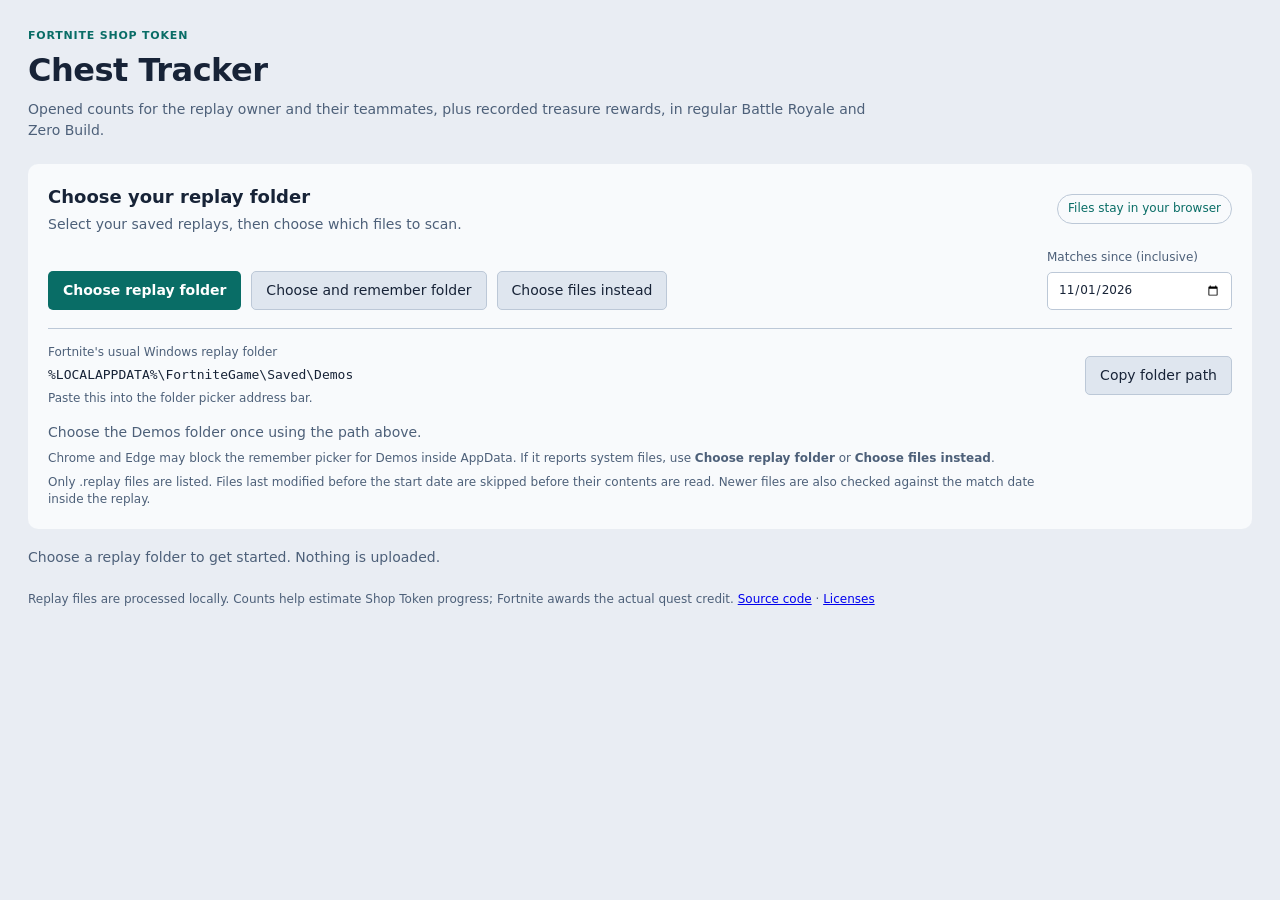
==== src/FortniteChestTracker.Web/wwwroot/index.html @ 3d3edeca "Count chest reset cycles and show treasure receipts" ====
<!doctype html>
<html lang="en">
<head>
  <meta charset="utf-8">
  <meta name="viewport" content="width=device-width, initial-scale=1">
  <meta name="color-scheme" content="dark light">
  <meta name="description" content="Track Opened counts and recorded treasure rewards in Fortnite replays. Opened includes normal openings and attributed destroyed unopened chests. Files stay in your browser.">
  <title>Fortnite Chest Tracker</title>
  <link rel="icon" href="data:image/svg+xml,%3Csvg xmlns='http://www.w3.org/2000/svg' viewBox='0 0 40 40'%3E%3Crect width='40' height='40' rx='8' fill='%236988ff'/%3E%3Cpath d='M9 17h22v14H9zm2-7h18l2 5H9z' fill='%23fff'/%3E%3Cpath d='M18 17h4v7h-4z' fill='%236988ff'/%3E%3C/svg%3E">
  <link rel="stylesheet" href="./app.css">
  <script type="module" src="./app.js"></script>
</head>
<body>
  <main class="app-shell">
    <header class="page-header">
      <p class="eyebrow">FORTNITE SHOP TOKEN</p>
      <h1>Chest Tracker</h1>
      <p class="intro">Opened counts for the replay owner and their teammates, plus recorded treasure rewards, in regular Battle Royale and Zero Build.</p>
    </header>

    <section class="panel selection-panel" aria-labelledby="selection-heading">
      <div class="section-heading">
        <div><h2 id="selection-heading">Choose your replay folder</h2><p class="muted">Select your saved replays, then choose which files to scan.</p></div>
        <span class="local-badge">Files stay in your browser</span>
      </div>
      <div class="selection-controls">
        <div class="folder-actions">
          <button type="button" class="primary" id="choose-folder">Choose replay folder</button>
          <button type="button" id="choose-remember-folder" hidden title="Optional: remember a copied replay folder outside AppData">Choose and remember folder</button>
          <button type="button" id="use-saved-folder" hidden>Use saved replay folder</button>
          <button type="button" id="choose-files">Choose files instead</button>
          <input type="file" id="folder-input" webkitdirectory multiple hidden aria-label="Choose replay folder">
          <input type="file" id="files-input" accept=".replay" multiple hidden aria-label="Choose replay files">
        </div>
        <label class="date-field">Matches since (inclusive)<input type="date" id="since" value="2026-11-01" required></label>
      </div>
      <div class="folder-location">
        <div><p class="path-label">Fortnite's usual Windows replay folder</p><code id="default-folder-path">%LOCALAPPDATA%\FortniteGame\Saved\Demos</code><p class="hint">Paste this into the folder picker address bar.</p></div>
        <button type="button" id="copy-path">Copy folder path</button>
      </div>
      <p id="folder-summary" class="folder-summary muted">Choose the Demos folder once using the path above.</p>
      <p class="hint">Chrome and Edge may block the remember picker for Demos inside AppData. If it reports system files, use <strong>Choose replay folder</strong> or <strong>Choose files instead</strong>.</p>
      <p id="folder-memory-hint" class="hint" hidden></p>
      <p class="hint">Only .replay files are listed. Files last modified before the start date are skipped before their contents are read. Newer files are also checked against the match date inside the replay.</p>
    </section>

    <section class="panel files-panel" id="files-panel" hidden aria-labelledby="files-heading">
      <div class="section-heading">
        <div><h2 id="files-heading">Replay files</h2><p class="muted" id="selection-summary"></p></div>
        <button type="button" class="text-button" id="select-all">Select all eligible</button>
      </div>
      <div class="table-scroll candidate-scroll" tabindex="0" aria-label="Replay files available for selection">
        <table class="files-table">
          <thead><tr><th class="check-column"><span class="sr-only">Selected</span></th><th>Replay file</th><th>Last modified</th><th>Size</th><th>Status</th></tr></thead>
          <tbody id="files-body"></tbody>
        </table>
      </div>
      <div class="scan-actions"><p class="muted" id="scan-selection-label"></p><button type="button" class="primary" id="scan" disabled>Scan selected replays</button></div>
    </section>

    <section class="status-area" aria-label="Scan status">
      <div class="status-line"><p id="status" role="status" aria-live="polite">Choose a replay folder to get started. Nothing is uploaded.</p><button type="button" id="cancel" hidden>Cancel scan</button></div>
      <progress id="progress" value="0" max="1" hidden aria-label="Replay scan progress"></progress>
    </section>

    <section id="report" hidden aria-labelledby="report-heading">
      <div class="report-heading">
        <div><h2 id="report-heading">Chests &amp; rewards</h2><p class="muted" id="report-summary"></p></div>
        <div class="report-actions"><label class="owner-field">Replay owner<select id="owner-filter" aria-label="Filter by replay owner"></select></label><button type="button" id="export">Download CSV</button></div>
      </div>
      <div class="summary-cards">
        <article class="summary-card"><h3>Owner · Opened</h3><p class="summary-value" id="owner-total">—</p><p class="muted" id="owners-summary"></p></article>
        <article class="summary-card"><h3>Teammates · Opened</h3><p class="summary-value" id="teammate-total">—</p><p class="muted">In the included matches</p></article>
        <article class="summary-card"><h3>Squad · Opened</h3><p class="summary-value accent" id="squad-total">—</p><p class="muted">Owner + teammates</p></article>
        <article class="summary-card"><h3>Included matches</h3><p class="summary-value" id="match-total">—</p><p class="muted" id="files-summary"></p></article>
      </div>
      <p class="coverage-note"><strong>Opened</strong> includes normal openings and destroyed unopened chests attributed to players in the replay. A chest that resets and is opened or destroyed again counts again; repeated updates within the same opening count once. Counts are the minimum confirmed by the recording. <strong>+</strong> means more chests may be missing, especially from distant teammates. <strong>Unknown</strong> means unavailable data; totals exclude it.</p>
      <p class="coverage-note">Reward counts include recorded observations in each replay. Nearby players outside your squad appear as <strong>Other player</strong> in Rewards when their reward is recorded. <strong>None recorded</strong> does not mean no reward was received. Treasure receipts without a prize ID appear as <strong>Treasure (unknown type)</strong>; they may include Gizmos or shared teammate rewards.</p>
      <section class="panel matches-panel" aria-labelledby="matches-heading">
        <div class="section-heading"><h2 id="matches-heading">Matches</h2><p class="muted">Select a match for its squad breakdown.</p></div>
        <div class="table-scroll matches-scroll" tabindex="0" aria-label="Eligible matches">
          <table class="matches-table"><thead><tr><th>Match date</th><th>Mode</th><th>Replay owner</th><th class="number">Owner · Opened</th><th class="number">Teammates · Opened</th><th class="number">Squad · Opened</th><th class="number">Rewards recorded</th><th>Coverage</th><th>Replay file</th></tr></thead><tbody id="matches-body"></tbody></table>
        </div>
        <p class="empty-state" id="matches-empty" hidden>No eligible matches found. Check Skipped files for the reasons.</p>
      </section>
      <section class="panel detail-panel" aria-label="Report details">
        <div class="tabs" role="tablist" aria-label="Chest report details">
          <button type="button" role="tab" id="squad-tab" aria-controls="squad-panel" aria-selected="true">Squad details</button>
          <button type="button" role="tab" id="players-tab" aria-controls="players-panel" aria-selected="false" tabindex="-1">Player totals</button>
          <button type="button" role="tab" id="rewards-tab" aria-controls="rewards-panel" aria-selected="false" tabindex="-1">Rewards <span id="rewards-count"></span></button>
          <button type="button" role="tab" id="skipped-tab" aria-controls="skipped-panel" aria-selected="false" tabindex="-1">Skipped files <span id="skipped-count"></span></button>
        </div>
        <div role="tabpanel" id="squad-panel" aria-labelledby="squad-tab">
          <p class="detail-summary muted" id="selected-match-summary">Select a match to see its replay owner and teammates.</p>
          <p class="detail-summary muted" id="selected-match-reward-summary"></p>
          <div class="table-scroll" tabindex="0" aria-label="Selected match squad"><table><thead><tr><th>Player</th><th>Role</th><th class="number">Opened</th><th class="number">Rewards recorded</th><th>Coverage</th><th>Player ID</th></tr></thead><tbody id="squad-body"></tbody></table></div>
        </div>
        <div role="tabpanel" id="players-panel" aria-labelledby="players-tab" hidden>
          <p class="detail-summary muted">Totals for the replay owners and teammates in the included matches. Other players' recorded rewards appear in Rewards.</p>
          <div class="table-scroll" tabindex="0" aria-label="Opened and recorded reward totals by player"><table><thead><tr><th>Player</th><th>Role</th><th class="number">Matches</th><th class="number">Opened</th><th class="number">Rewards recorded</th><th>Coverage</th><th>Player ID</th></tr></thead><tbody id="players-body"></tbody></table></div>
        </div>
        <div role="tabpanel" id="rewards-panel" aria-labelledby="rewards-tab" hidden>
          <p class="detail-summary muted" id="rewards-summary">Recorded rewards for the replay owner, teammates, and other players, including nearby opponents.</p>
          <p class="detail-summary muted">Major/Supreme rewards are shown from successful prize results. <strong>Treasure (unknown type)</strong> means a treasure receipt was recorded without a prize ID; it may be shared from a teammate's chest. The Record column distinguishes these receipts from prize results. Gizmo category cannot be confirmed without a prize ID. Distant rewards may be missing. <strong>None recorded</strong> does not mean no reward was received.</p>
          <div id="rewards-coverage" role="note" aria-label="Additional reward coverage details" hidden></div>
          <div class="table-scroll rewards-scroll" tabindex="0" aria-label="Recorded treasure rewards"><table><thead><tr><th>Player</th><th>Role</th><th>Reward category</th><th>Tier</th><th>Match date</th><th>Replay time</th><th>Replay file</th><th>Record</th></tr></thead><tbody id="rewards-body"></tbody></table></div>
          <p class="empty-state" id="rewards-empty" hidden>None recorded in these matches. Additional rewards may be missing from the replays.</p>
        </div>
        <div role="tabpanel" id="skipped-panel" aria-labelledby="skipped-tab" hidden>
          <p class="detail-summary muted">Files excluded from this scan, including older dates, unselected files, unsupported modes, and duplicate recordings.</p>
          <div class="table-scroll skipped-scroll" tabindex="0" aria-label="Skipped replay files"><table><thead><tr><th>Replay file</th><th>Reason</th></tr></thead><tbody id="skipped-body"></tbody></table></div>
          <p class="empty-state" id="skipped-empty" hidden>No replay files were skipped.</p>
        </div>
      </section>
    </section>
    <footer class="page-footer">Replay files are processed locally. Counts help estimate Shop Token progress; Fortnite awards the actual quest credit. <a href="https://github.com/Loukious/FortniteChestTracker">Source code</a> · <a href="./licenses.html">Licenses</a></footer>
  </main>
</body>
</html>
---- src/FortniteChestTracker.Web/wwwroot/app.css ----
:root{color-scheme:dark light;--bg:#151820;--panel:#1e232e;--input:#171d27;--control:#293447;--line:#3a4455;--text:#f1f5fb;--muted:#a9b6cc;--accent:#6adacd;--accent-text:#0e2524;--selected:#293e49;--hover:#2a3445;--warning:#eacb8a;font-family:"Segoe UI",system-ui,-apple-system,sans-serif;font-size:14px;line-height:1.45;background:var(--bg);color:var(--text)}
@media(prefers-color-scheme:light){:root{--bg:#e9edf3;--panel:#f8fafc;--input:#fff;--control:#dfe6ef;--line:#bcc8d7;--text:#172337;--muted:#4d6079;--accent:#096d66;--accent-text:#fff;--selected:#cde7e5;--hover:#e5ebf3;--warning:#775210}}
*{box-sizing:border-box}body{margin:0}button,input,select{font:inherit}button,input,select{color:var(--text);background:var(--input);border:1px solid var(--line);border-radius:5px}button{min-height:38px;padding:8px 14px;cursor:pointer;background:var(--control);font-weight:500}button:hover:not(:disabled){border-color:var(--accent)}button:disabled{opacity:.45;cursor:default}button.primary{background:var(--accent);color:var(--accent-text);border-color:transparent;font-weight:600}button.primary:hover:not(:disabled){filter:brightness(1.07)}button.text-button{border-color:transparent;background:transparent;color:var(--accent);padding:7px 10px}input,select{padding:8px 10px;min-height:38px}input[type=checkbox]{min-height:0;width:17px;height:17px;padding:0;margin:0;accent-color:var(--accent);cursor:pointer}input[type=checkbox]:disabled{cursor:default}select{min-width:210px;max-width:310px}button:focus-visible,input:focus-visible,select:focus-visible,.table-scroll:focus-visible{outline:2px solid var(--accent);outline-offset:3px}button[hidden],[hidden]{display:none!important}h1,h2,h3,p{margin:0}h1{font-size:32px;line-height:1.2;font-weight:650;letter-spacing:-.5px}h2{font-size:18px;font-weight:600}h3{font-size:13px;font-weight:400;color:var(--muted)}.muted,.hint,.page-footer{color:var(--muted)}.accent{color:var(--accent)}.app-shell{max-width:1540px;margin:0 auto;padding:28px}.page-header{margin-bottom:24px}.eyebrow{font-size:11px;font-weight:700;letter-spacing:.8px;color:var(--accent);margin-bottom:7px}.intro{margin-top:10px;color:var(--muted);max-width:870px}.panel{background:var(--panel);border-radius:10px;padding:19px;margin-bottom:18px;border:1px solid transparent}.section-heading{display:flex;justify-content:space-between;align-items:center;gap:16px;margin-bottom:15px}.section-heading h2+p{margin-top:4px}.local-badge{white-space:nowrap;font-size:12px;color:var(--accent);border:1px solid var(--line);border-radius:99px;padding:5px 10px}.selection-controls{display:flex;gap:24px;justify-content:space-between;align-items:end;flex-wrap:wrap}.folder-actions{display:flex;gap:10px;flex-wrap:wrap}.date-field,.owner-field{display:flex;flex-direction:column;gap:5px;color:var(--muted);font-size:12px}.date-field input{width:185px}.folder-summary{margin-top:15px;overflow-wrap:anywhere}.hint{font-size:12px;max-width:1000px;margin-top:7px}.table-scroll{overflow:auto;scrollbar-color:var(--line) var(--input);scrollbar-width:thin;border-radius:3px;overscroll-behavior-x:contain;overscroll-behavior-y:auto}.candidate-scroll{max-height:320px}.matches-scroll{max-height:385px}.skipped-scroll{max-height:350px}table{width:100%;border-collapse:collapse;text-align:left;font-size:13px}th{color:var(--muted);background:var(--control);font-size:12px;font-weight:600;white-space:nowrap;padding:11px 10px;position:sticky;top:0;z-index:1}td{padding:10px;border-bottom:1px solid var(--line);vertical-align:top}tbody tr:last-child td{border-bottom:0}tbody tr:nth-child(even){background:var(--input)}td.number,th.number{text-align:right;font-variant-numeric:tabular-nums;white-space:nowrap}.files-table td:nth-child(2){min-width:250px;overflow-wrap:anywhere}.files-table td:nth-child(3){white-space:nowrap}.files-table td:nth-child(4){white-space:nowrap;color:var(--muted)}.files-table td:last-child{min-width:215px}.check-column{width:35px}.file-skipped{color:var(--muted)}.file-status{color:var(--accent)}.file-status.skipped{color:var(--warning)}.scan-actions{display:flex;align-items:center;justify-content:space-between;gap:16px;padding-top:16px}.status-area{margin:2px 0 24px}.status-line{display:flex;align-items:center;gap:16px;justify-content:space-between}.status-line p{color:var(--muted);overflow-wrap:anywhere}.status-line button{flex:none}progress{display:block;width:100%;height:5px;margin-top:12px;accent-color:var(--accent);background:var(--control);border:0;border-radius:4px;overflow:hidden}progress::-webkit-progress-bar{background:var(--control)}progress::-webkit-progress-value{background:var(--accent)}progress::-moz-progress-bar{background:var(--accent)}.report-heading{display:flex;justify-content:space-between;align-items:end;gap:18px;margin-bottom:16px}.report-heading h2{font-size:22px}.report-heading p{font-size:12px;margin-top:4px}.report-actions{display:flex;align-items:end;gap:10px}.summary-cards{display:grid;grid-template-columns:repeat(4,minmax(0,1fr));gap:14px;margin-bottom:16px}.summary-card{background:var(--panel);padding:16px 18px;border-radius:9px}.summary-card .muted{font-size:12px;overflow-wrap:anywhere}.summary-value{font-size:34px;font-weight:600;line-height:1.2;margin:7px 0;font-variant-numeric:tabular-nums;letter-spacing:-.5px}.coverage-note{font-size:12px;color:var(--muted);margin:0 2px 17px;max-width:1180px}.matches-table{min-width:1320px}.matches-table td:nth-child(2){white-space:nowrap}.matches-table td:nth-child(3){min-width:145px}.matches-table td:nth-child(8){min-width:230px;max-width:360px}.matches-table td:nth-child(9){max-width:320px;min-width:230px;overflow-wrap:anywhere}.matches-table tbody tr{cursor:pointer}.matches-table tbody tr:hover{background:var(--hover)}.matches-table tbody tr.selected{background:var(--selected)}.match-pick{min-height:0;border:0;border-radius:2px;background:transparent;padding:0;text-align:left;color:var(--text);font-weight:400;white-space:nowrap}.match-pick:hover:not(:disabled){color:var(--accent)}.detail-panel{padding:0;overflow:hidden}.tabs{display:flex;gap:4px;padding:10px 14px 0;border-bottom:1px solid var(--line);flex-wrap:wrap}.tabs button{border-radius:5px 5px 0 0;border-bottom:0;min-height:37px;font-size:13px}.tabs button[aria-selected=true]{background:var(--selected);color:var(--accent)}[role=tabpanel]{padding:17px}.detail-summary{font-size:12px;margin-bottom:13px;overflow-wrap:anywhere}.detail-panel table{min-width:850px}.detail-panel table td:last-child{font-size:12px;overflow-wrap:anywhere;min-width:230px}.detail-panel table td:first-child{min-width:160px}.detail-panel table td:nth-child(2){white-space:nowrap}.detail-panel #squad-panel table td:nth-child(5){min-width:240px}.detail-panel #players-panel table td:nth-child(6){min-width:260px}#skipped-panel table{min-width:600px}#skipped-panel table td:first-child{width:36%;overflow-wrap:anywhere}#skipped-panel table td:last-child{font-size:13px;white-space:normal}.empty-state{padding:20px 10px;text-align:center;color:var(--muted)}.page-footer{font-size:12px;margin-top:22px;max-width:1050px}.sr-only{position:absolute;width:1px;height:1px;padding:0;margin:-1px;overflow:hidden;clip:rect(0,0,0,0);white-space:nowrap;border:0}
@media(max-width:900px){.app-shell{padding:20px}.summary-cards{grid-template-columns:repeat(2,minmax(0,1fr))}.report-heading{align-items:start}.report-actions{flex-direction:column;align-items:stretch}.report-actions select{min-width:180px}.selection-controls{gap:16px}.local-badge{white-space:normal;text-align:center;max-width:165px}.section-heading{align-items:start}.section-heading>p{font-size:12px;max-width:185px;text-align:right}}
@media(max-width:560px){.app-shell{padding:16px 12px}h1{font-size:29px}.panel{padding:15px}.intro{font-size:13px}.section-heading{gap:10px}.selection-panel .section-heading{flex-direction:column}.local-badge{max-width:none}.folder-actions{width:100%}.folder-actions button:first-child{flex:1}.date-field,.date-field input{width:100%}.selection-controls{align-items:stretch}.scan-actions{align-items:stretch;flex-direction:column}.report-heading{flex-direction:column;align-items:stretch}.report-actions{flex-direction:row;align-items:end}.owner-field{flex:1;min-width:0}.owner-field select{min-width:0;max-width:none;width:100%}.report-actions button{padding:8px 11px;white-space:nowrap}.summary-cards{gap:10px}.summary-card{padding:13px}.summary-card h3{font-size:12px;min-height:35px}.summary-value{font-size:29px}.summary-card .muted{font-size:11px}.tabs{padding:9px 9px 0;gap:3px}.tabs button{padding:8px 9px;font-size:12px}[role=tabpanel]{padding:13px}.detail-panel{padding:0}.status-line{font-size:13px}.status-line button{padding:7px 10px}.coverage-note{font-size:12px}.matches-panel .section-heading{display:block}.matches-panel .section-heading p{text-align:left;margin-top:5px;max-width:none}}
@media(prefers-reduced-motion:reduce){*{scroll-behavior:auto!important}}
@media(forced-colors:active){:root{--bg:Canvas;--panel:Canvas;--input:Canvas;--control:ButtonFace;--line:CanvasText;--text:CanvasText;--muted:CanvasText;--accent:Highlight;--accent-text:HighlightText;--selected:ButtonFace;--hover:ButtonFace;--warning:CanvasText}.panel,.summary-card{border:1px solid CanvasText}.summary-card{border-radius:5px}button.primary{border-color:ButtonText}.matches-table tbody tr.selected{outline:2px solid Highlight;outline-offset:-2px}}
.folder-location{display:flex;justify-content:space-between;align-items:center;gap:18px;border-top:1px solid var(--line);padding-top:15px;margin-top:18px}.folder-location>div{min-width:0}.path-label{font-size:12px;color:var(--muted)}.folder-location code{display:block;font-family:Consolas,"Cascadia Mono",monospace;font-size:13px;margin-top:5px;overflow-wrap:anywhere;user-select:all}.folder-location button{flex:none}.folder-location .hint{margin-top:5px}
@media(max-width:560px){.folder-location{align-items:stretch;flex-direction:column;gap:11px}.folder-location button{align-self:start}}

.rewards-scroll{max-height:385px}#rewards-panel table{min-width:1250px}#rewards-panel table td:nth-child(3){min-width:160px}#rewards-panel table td:nth-child(4){min-width:85px}#rewards-panel table td:nth-child(5),#rewards-panel table td:nth-child(6){white-space:nowrap;font-variant-numeric:tabular-nums}#rewards-panel table td:nth-child(7){min-width:250px;overflow-wrap:anywhere}#rewards-panel table td:last-child{min-width:230px}
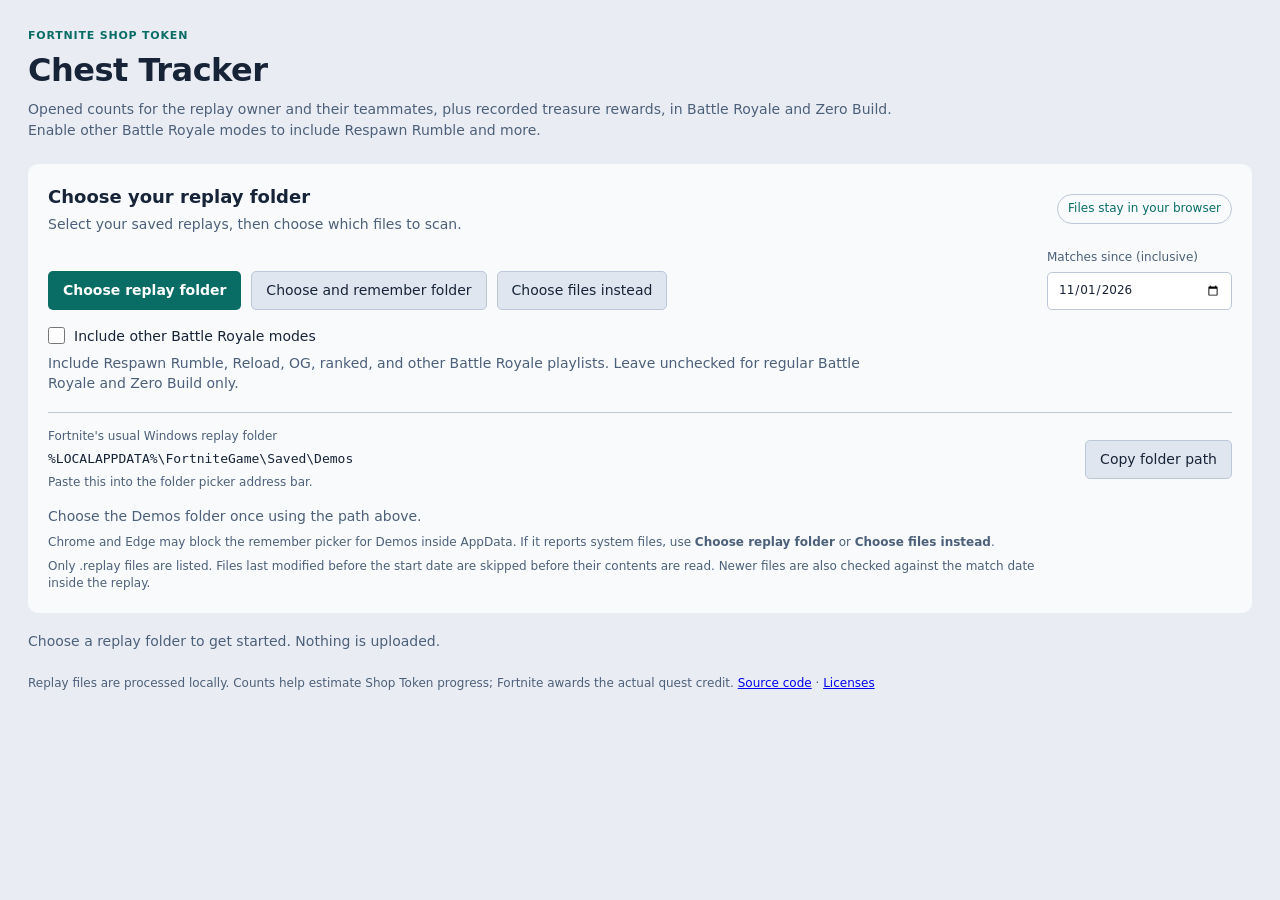
==== commit e15ec71b: "Add option to include other Battle Royale modes" ====
--- a/src/FortniteChestTracker.Web/wwwroot/index.html
+++ b/src/FortniteChestTracker.Web/wwwroot/index.html
@@ -15,7 +15,7 @@
     <header class="page-header">
       <p class="eyebrow">FORTNITE SHOP TOKEN</p>
       <h1>Chest Tracker</h1>
-      <p class="intro">Opened counts for the replay owner and their teammates, plus recorded treasure rewards, in regular Battle Royale and Zero Build.</p>
+      <p class="intro">Opened counts for the replay owner and their teammates, plus recorded treasure rewards, in Battle Royale and Zero Build. Enable other Battle Royale modes to include Respawn Rumble and more.</p>
     </header>
 
     <section class="panel selection-panel" aria-labelledby="selection-heading">
@@ -33,6 +33,10 @@
           <input type="file" id="files-input" accept=".replay" multiple hidden aria-label="Choose replay files">
         </div>
         <label class="date-field">Matches since (inclusive)<input type="date" id="since" value="2026-11-01" required></label>
+      </div>
+      <div class="mode-option">
+        <label><input type="checkbox" id="include-other-modes" aria-describedby="mode-option-hint"> Include other Battle Royale modes</label>
+        <p class="hint" id="mode-option-hint">Include Respawn Rumble, Reload, OG, ranked, and other Battle Royale playlists. Leave unchecked for regular Battle Royale and Zero Build only.</p>
       </div>
       <div class="folder-location">
         <div><p class="path-label">Fortnite's usual Windows replay folder</p><code id="default-folder-path">%LOCALAPPDATA%\FortniteGame\Saved\Demos</code><p class="hint">Paste this into the folder picker address bar.</p></div>
--- a/src/FortniteChestTracker.Web/wwwroot/app.css
+++ b/src/FortniteChestTracker.Web/wwwroot/app.css
@@ -4,6 +4,7 @@
 @media(max-width:900px){.app-shell{padding:20px}.summary-cards{grid-template-columns:repeat(2,minmax(0,1fr))}.report-heading{align-items:start}.report-actions{flex-direction:column;align-items:stretch}.report-actions select{min-width:180px}.selection-controls{gap:16px}.local-badge{white-space:normal;text-align:center;max-width:165px}.section-heading{align-items:start}.section-heading>p{font-size:12px;max-width:185px;text-align:right}}
 @media(max-width:560px){.app-shell{padding:16px 12px}h1{font-size:29px}.panel{padding:15px}.intro{font-size:13px}.section-heading{gap:10px}.selection-panel .section-heading{flex-direction:column}.local-badge{max-width:none}.folder-actions{width:100%}.folder-actions button:first-child{flex:1}.date-field,.date-field input{width:100%}.selection-controls{align-items:stretch}.scan-actions{align-items:stretch;flex-direction:column}.report-heading{flex-direction:column;align-items:stretch}.report-actions{flex-direction:row;align-items:end}.owner-field{flex:1;min-width:0}.owner-field select{min-width:0;max-width:none;width:100%}.report-actions button{padding:8px 11px;white-space:nowrap}.summary-cards{gap:10px}.summary-card{padding:13px}.summary-card h3{font-size:12px;min-height:35px}.summary-value{font-size:29px}.summary-card .muted{font-size:11px}.tabs{padding:9px 9px 0;gap:3px}.tabs button{padding:8px 9px;font-size:12px}[role=tabpanel]{padding:13px}.detail-panel{padding:0}.status-line{font-size:13px}.status-line button{padding:7px 10px}.coverage-note{font-size:12px}.matches-panel .section-heading{display:block}.matches-panel .section-heading p{text-align:left;margin-top:5px;max-width:none}}
 @media(prefers-reduced-motion:reduce){*{scroll-behavior:auto!important}}
+.mode-option{margin-top:16px}.mode-option label{display:flex;align-items:center;gap:9px;font-size:14px}.mode-option input{flex:none}.mode-option .hint{font-size:14px;max-width:850px}
 @media(forced-colors:active){:root{--bg:Canvas;--panel:Canvas;--input:Canvas;--control:ButtonFace;--line:CanvasText;--text:CanvasText;--muted:CanvasText;--accent:Highlight;--accent-text:HighlightText;--selected:ButtonFace;--hover:ButtonFace;--warning:CanvasText}.panel,.summary-card{border:1px solid CanvasText}.summary-card{border-radius:5px}button.primary{border-color:ButtonText}.matches-table tbody tr.selected{outline:2px solid Highlight;outline-offset:-2px}}
 .folder-location{display:flex;justify-content:space-between;align-items:center;gap:18px;border-top:1px solid var(--line);padding-top:15px;margin-top:18px}.folder-location>div{min-width:0}.path-label{font-size:12px;color:var(--muted)}.folder-location code{display:block;font-family:Consolas,"Cascadia Mono",monospace;font-size:13px;margin-top:5px;overflow-wrap:anywhere;user-select:all}.folder-location button{flex:none}.folder-location .hint{margin-top:5px}
 @media(max-width:560px){.folder-location{align-items:stretch;flex-direction:column;gap:11px}.folder-location button{align-self:start}}
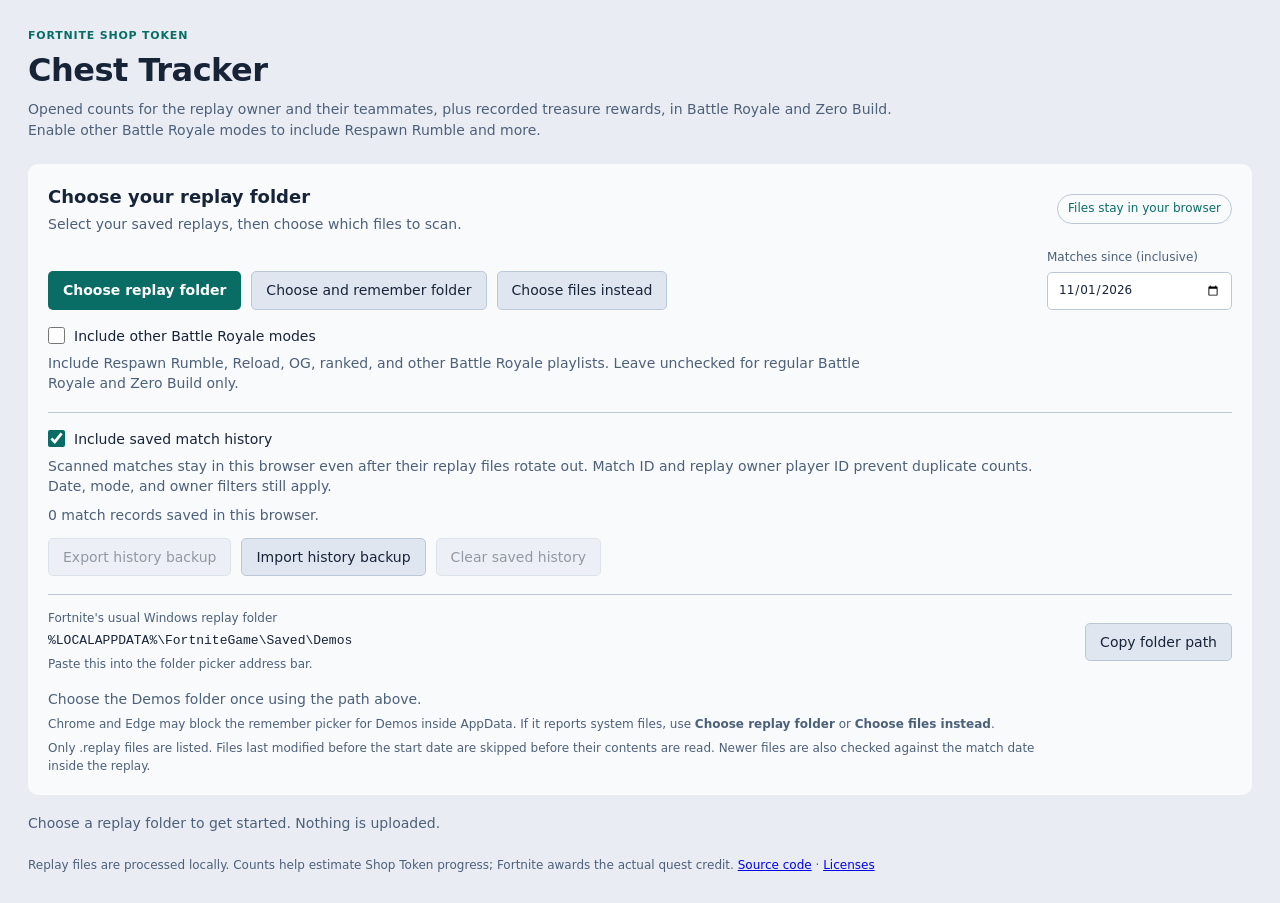
==== commit bd52ea16: "Persist match history by match and player identity" ====
--- a/src/FortniteChestTracker.Web/wwwroot/index.html
+++ b/src/FortniteChestTracker.Web/wwwroot/index.html
@@ -37,6 +37,17 @@
       <div class="mode-option">
         <label><input type="checkbox" id="include-other-modes" aria-describedby="mode-option-hint"> Include other Battle Royale modes</label>
         <p class="hint" id="mode-option-hint">Include Respawn Rumble, Reload, OG, ranked, and other Battle Royale playlists. Leave unchecked for regular Battle Royale and Zero Build only.</p>
+      </div>
+      <div class="history-controls">
+        <label class="history-toggle"><input type="checkbox" id="include-history" checked> Include saved match history</label>
+        <p class="hint">Scanned matches stay in this browser even after their replay files rotate out. Match ID and replay owner player ID prevent duplicate counts. Date, mode, and owner filters still apply.</p>
+        <p class="hint" id="history-status" role="status">Loading saved match history…</p>
+        <div class="folder-actions">
+          <button type="button" id="export-history" disabled>Export history backup</button>
+          <button type="button" id="import-history">Import history backup</button>
+          <button type="button" id="clear-history" disabled>Clear saved history</button>
+          <input type="file" id="history-input" accept=".json,application/json" hidden aria-label="Import match history backup">
+        </div>
       </div>
       <div class="folder-location">
         <div><p class="path-label">Fortnite's usual Windows replay folder</p><code id="default-folder-path">%LOCALAPPDATA%\FortniteGame\Saved\Demos</code><p class="hint">Paste this into the folder picker address bar.</p></div>
@@ -81,7 +92,7 @@
       <p class="coverage-note"><strong>Opened</strong> includes normal openings and destroyed unopened chests attributed to players in the replay. A chest that resets and is opened or destroyed again counts again; repeated updates within the same opening count once. Counts are the minimum confirmed by the recording. <strong>+</strong> means more chests may be missing, especially from distant teammates. <strong>Unknown</strong> means unavailable data; totals exclude it.</p>
       <p class="coverage-note">Reward counts include recorded observations in each replay. Nearby players outside your squad appear as <strong>Other player</strong> in Rewards when their reward is recorded. <strong>None recorded</strong> does not mean no reward was received. Treasure receipts without a prize ID appear as <strong>Treasure (unknown type)</strong>; they may include Gizmos or shared teammate rewards.</p>
       <section class="panel matches-panel" aria-labelledby="matches-heading">
-        <div class="section-heading"><h2 id="matches-heading">Matches</h2><p class="muted">Select a match for its squad breakdown.</p></div>
+        <div class="section-heading"><h2 id="matches-heading">Matches</h2><p class="muted" id="matches-hint">Select a match for its squad breakdown.</p></div>
         <div class="table-scroll matches-scroll" tabindex="0" aria-label="Eligible matches">
           <table class="matches-table"><thead><tr><th>Match date</th><th>Mode</th><th>Replay owner</th><th class="number">Owner · Opened</th><th class="number">Teammates · Opened</th><th class="number">Squad · Opened</th><th class="number">Rewards recorded</th><th>Coverage</th><th>Replay file</th></tr></thead><tbody id="matches-body"></tbody></table>
         </div>
--- a/src/FortniteChestTracker.Web/wwwroot/app.css
+++ b/src/FortniteChestTracker.Web/wwwroot/app.css
@@ -4,6 +4,7 @@
 @media(max-width:900px){.app-shell{padding:20px}.summary-cards{grid-template-columns:repeat(2,minmax(0,1fr))}.report-heading{align-items:start}.report-actions{flex-direction:column;align-items:stretch}.report-actions select{min-width:180px}.selection-controls{gap:16px}.local-badge{white-space:normal;text-align:center;max-width:165px}.section-heading{align-items:start}.section-heading>p{font-size:12px;max-width:185px;text-align:right}}
 @media(max-width:560px){.app-shell{padding:16px 12px}h1{font-size:29px}.panel{padding:15px}.intro{font-size:13px}.section-heading{gap:10px}.selection-panel .section-heading{flex-direction:column}.local-badge{max-width:none}.folder-actions{width:100%}.folder-actions button:first-child{flex:1}.date-field,.date-field input{width:100%}.selection-controls{align-items:stretch}.scan-actions{align-items:stretch;flex-direction:column}.report-heading{flex-direction:column;align-items:stretch}.report-actions{flex-direction:row;align-items:end}.owner-field{flex:1;min-width:0}.owner-field select{min-width:0;max-width:none;width:100%}.report-actions button{padding:8px 11px;white-space:nowrap}.summary-cards{gap:10px}.summary-card{padding:13px}.summary-card h3{font-size:12px;min-height:35px}.summary-value{font-size:29px}.summary-card .muted{font-size:11px}.tabs{padding:9px 9px 0;gap:3px}.tabs button{padding:8px 9px;font-size:12px}[role=tabpanel]{padding:13px}.detail-panel{padding:0}.status-line{font-size:13px}.status-line button{padding:7px 10px}.coverage-note{font-size:12px}.matches-panel .section-heading{display:block}.matches-panel .section-heading p{text-align:left;margin-top:5px;max-width:none}}
 @media(prefers-reduced-motion:reduce){*{scroll-behavior:auto!important}}
+.history-controls{margin-top:18px;padding-top:16px;border-top:1px solid var(--line)}.history-toggle{display:flex;align-items:center;gap:9px;font-size:14px}.history-toggle input{flex:none}.history-controls .hint{font-size:14px;margin-bottom:9px}.history-controls .folder-actions{margin-top:12px}
 .mode-option{margin-top:16px}.mode-option label{display:flex;align-items:center;gap:9px;font-size:14px}.mode-option input{flex:none}.mode-option .hint{font-size:14px;max-width:850px}
 @media(forced-colors:active){:root{--bg:Canvas;--panel:Canvas;--input:Canvas;--control:ButtonFace;--line:CanvasText;--text:CanvasText;--muted:CanvasText;--accent:Highlight;--accent-text:HighlightText;--selected:ButtonFace;--hover:ButtonFace;--warning:CanvasText}.panel,.summary-card{border:1px solid CanvasText}.summary-card{border-radius:5px}button.primary{border-color:ButtonText}.matches-table tbody tr.selected{outline:2px solid Highlight;outline-offset:-2px}}
 .folder-location{display:flex;justify-content:space-between;align-items:center;gap:18px;border-top:1px solid var(--line);padding-top:15px;margin-top:18px}.folder-location>div{min-width:0}.path-label{font-size:12px;color:var(--muted)}.folder-location code{display:block;font-family:Consolas,"Cascadia Mono",monospace;font-size:13px;margin-top:5px;overflow-wrap:anywhere;user-select:all}.folder-location button{flex:none}.folder-location .hint{margin-top:5px}
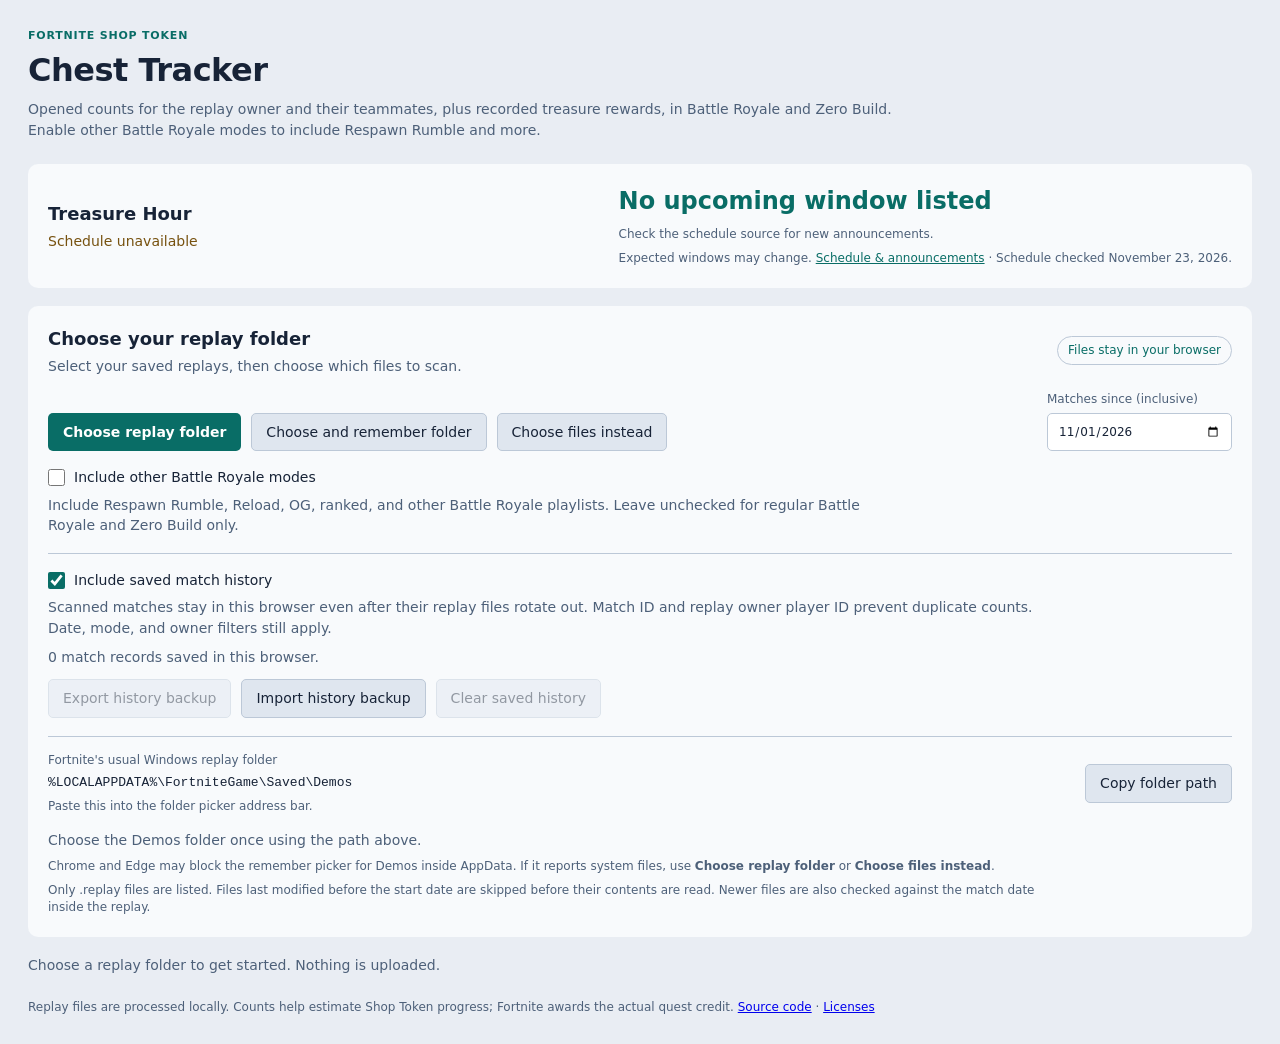
==== commit 5c1454a6: "Add chest pace analytics and Treasure Hour countdown" ====
--- a/src/FortniteChestTracker.Web/wwwroot/index.html
+++ b/src/FortniteChestTracker.Web/wwwroot/index.html
@@ -17,6 +17,11 @@
       <h1>Chest Tracker</h1>
       <p class="intro">Opened counts for the replay owner and their teammates, plus recorded treasure rewards, in Battle Royale and Zero Build. Enable other Battle Royale modes to include Respawn Rumble and more.</p>
     </header>
+
+    <section class="panel treasure-panel" aria-labelledby="treasure-heading">
+      <div><h2 id="treasure-heading">Treasure Hour</h2><p class="treasure-state" id="treasure-state">Checking schedule…</p></div>
+      <div class="treasure-details"><p class="treasure-countdown" id="treasure-countdown" role="timer" aria-live="off"></p><p class="hint" id="treasure-time"></p><p class="hint">Expected windows may change. <a href="https://chestcounterfortnite.com/treasure-hours" target="_blank" rel="noopener noreferrer">Schedule &amp; announcements</a> · Schedule checked November 23, 2026.</p></div>
+    </section>
 
     <section class="panel selection-panel" aria-labelledby="selection-heading">
       <div class="section-heading">
@@ -91,6 +96,34 @@
       </div>
       <p class="coverage-note"><strong>Opened</strong> includes normal openings and destroyed unopened chests attributed to players in the replay. A chest that resets and is opened or destroyed again counts again; repeated updates within the same opening count once. Counts are the minimum confirmed by the recording. <strong>+</strong> means more chests may be missing, especially from distant teammates. <strong>Unknown</strong> means unavailable data; totals exclude it.</p>
       <p class="coverage-note">Reward counts include recorded observations in each replay. Nearby players outside your squad appear as <strong>Other player</strong> in Rewards when their reward is recorded. <strong>None recorded</strong> does not mean no reward was received. Treasure receipts without a prize ID appear as <strong>Treasure (unknown type)</strong>; they may include Gizmos or shared teammate rewards.</p>
+      <section class="panel analytics-panel" aria-labelledby="analytics-heading">
+        <div class="section-heading"><div><h2 id="analytics-heading">Chest activity &amp; pace</h2><p class="muted">Explore your saved matches to see when looting slows down.</p></div><label class="analytics-field">Count for<select id="analytics-scope"><option value="owner">Replay owner</option><option value="teammates">Teammates</option><option value="squad">Whole squad</option></select></label></div>
+        <div class="activity-cards">
+          <article><h3>Today · Opened</h3><p class="summary-value" id="daily-total">0</p><p class="muted" id="daily-rate"></p></article>
+          <article><h3>This week · Opened</h3><p class="summary-value" id="weekly-total">0</p><p class="muted" id="weekly-rate"></p></article>
+          <article><h3>Selected period · Opened</h3><p class="summary-value" id="period-total">0</p><p class="muted" id="period-label"></p></article>
+        </div>
+        <div class="analytics-controls">
+          <label class="analytics-field">Calendar view<select id="calendar-group"><option value="day">Daily</option><option value="week">Weekly</option></select></label>
+          <label class="analytics-field">Graph measure<select id="calendar-metric"><option value="count">Opened total</option><option value="rate">Opened per recorded minute</option></select></label>
+          <label class="analytics-field">Compare matches from<select id="analytics-period"><option value="">All included dates</option></select></label>
+        </div>
+        <p class="hint" id="calendar-summary"></p>
+        <div class="chart-scroll" id="calendar-chart" tabindex="0" aria-label="Daily or weekly chest activity graph"></div>
+        <details class="analytics-data"><summary>View daily/weekly data</summary><div class="table-scroll" tabindex="0"><table><thead><tr><th>Local period start</th><th class="number">Opened</th><th class="number">Opened/min</th><th class="number">Matches</th><th class="number">Recorded minutes</th><th>Rate coverage</th></tr></thead><tbody id="calendar-table"></tbody></table></div></details>
+        <div class="pace-heading"><h2>Openings throughout a match</h2><p class="hint">Replay minute 0 is the start of the recording, including any lobby/drop time. Bars show the selected match; the line shows the pooled rate for the same owner and playlist in the chosen period.</p></div>
+        <div class="analytics-controls">
+          <label class="analytics-field pace-match-field">Match<select id="pace-match" aria-label="Match for pace analysis"></select></label>
+          <label class="analytics-field">Time window<select id="pace-window"><option value="1">1 minute</option><option value="2" selected>2 minutes</option><option value="5">5 minutes</option></select></label>
+          <label class="analytics-field">Queue/loading estimate (minutes)<input id="pace-downtime" type="number" min="0" max="60" step="0.5" value="3"></label>
+        </div>
+        <p class="hint" id="pace-summary"></p><p class="hint timing-note" id="pace-missing" hidden></p>
+        <div class="chart-legend"><span><i class="legend-bar"></i>Selected match</span><span><i class="legend-line"></i>Same owner &amp; playlist</span></div>
+        <div class="chart-scroll" id="pace-chart" tabindex="0" aria-label="Chest openings per replay minute graph"></div>
+        <p class="pace-estimate" id="pace-estimate"></p>
+        <p class="hint">The cutoff estimate compares recorded openings before each window boundary against elapsed recording time plus your downtime estimate. It cannot predict the next match. Later windows include only surviving recordings, and recorded time may extend past active play. Distant openings can be missing.</p>
+        <details class="analytics-data"><summary>View match pace data</summary><div class="table-scroll" tabindex="0"><table><thead><tr><th>Replay window</th><th class="number">Selected opened</th><th class="number">Selected opened/min</th><th class="number">Observed minutes</th><th class="number">Comparison opened/min</th><th class="number">Contributing matches</th></tr></thead><tbody id="pace-table"></tbody></table></div></details>
+      </section>
       <section class="panel matches-panel" aria-labelledby="matches-heading">
         <div class="section-heading"><h2 id="matches-heading">Matches</h2><p class="muted" id="matches-hint">Select a match for its squad breakdown.</p></div>
         <div class="table-scroll matches-scroll" tabindex="0" aria-label="Eligible matches">
--- a/src/FortniteChestTracker.Web/wwwroot/app.css
+++ b/src/FortniteChestTracker.Web/wwwroot/app.css
@@ -4,6 +4,9 @@
 @media(max-width:900px){.app-shell{padding:20px}.summary-cards{grid-template-columns:repeat(2,minmax(0,1fr))}.report-heading{align-items:start}.report-actions{flex-direction:column;align-items:stretch}.report-actions select{min-width:180px}.selection-controls{gap:16px}.local-badge{white-space:normal;text-align:center;max-width:165px}.section-heading{align-items:start}.section-heading>p{font-size:12px;max-width:185px;text-align:right}}
 @media(max-width:560px){.app-shell{padding:16px 12px}h1{font-size:29px}.panel{padding:15px}.intro{font-size:13px}.section-heading{gap:10px}.selection-panel .section-heading{flex-direction:column}.local-badge{max-width:none}.folder-actions{width:100%}.folder-actions button:first-child{flex:1}.date-field,.date-field input{width:100%}.selection-controls{align-items:stretch}.scan-actions{align-items:stretch;flex-direction:column}.report-heading{flex-direction:column;align-items:stretch}.report-actions{flex-direction:row;align-items:end}.owner-field{flex:1;min-width:0}.owner-field select{min-width:0;max-width:none;width:100%}.report-actions button{padding:8px 11px;white-space:nowrap}.summary-cards{gap:10px}.summary-card{padding:13px}.summary-card h3{font-size:12px;min-height:35px}.summary-value{font-size:29px}.summary-card .muted{font-size:11px}.tabs{padding:9px 9px 0;gap:3px}.tabs button{padding:8px 9px;font-size:12px}[role=tabpanel]{padding:13px}.detail-panel{padding:0}.status-line{font-size:13px}.status-line button{padding:7px 10px}.coverage-note{font-size:12px}.matches-panel .section-heading{display:block}.matches-panel .section-heading p{text-align:left;margin-top:5px;max-width:none}}
 @media(prefers-reduced-motion:reduce){*{scroll-behavior:auto!important}}
+.treasure-panel{display:flex;align-items:center;justify-content:space-between;gap:24px}.treasure-state{color:var(--warning);margin-top:4px}.treasure-details{min-width:0}.treasure-countdown{font-size:24px;font-weight:600;font-variant-numeric:tabular-nums;color:var(--accent)}.treasure-panel a{color:var(--accent)}
+.analytics-panel{min-width:0}.analytics-controls{display:flex;align-items:end;flex-wrap:wrap;gap:14px;margin:16px 0 10px}.analytics-field{display:flex;flex-direction:column;gap:5px;color:var(--muted);font-size:12px;min-width:0}.analytics-field select{min-width:150px;max-width:100%;width:100%}.analytics-field input{width:180px}.pace-match-field{flex:1;min-width:220px;max-width:680px}.activity-cards{display:grid;grid-template-columns:repeat(3,minmax(0,1fr));gap:14px;margin:16px 0}.activity-cards article{background:var(--input);border-radius:7px;padding:14px}.activity-cards .muted{font-size:12px;overflow-wrap:anywhere}.activity-cards .summary-value{font-size:28px}.pace-heading{margin-top:24px;padding-top:20px;border-top:1px solid var(--line)}.chart-scroll{max-width:100%;min-width:0;overflow-x:auto;overscroll-behavior-x:contain;margin-top:14px;border-radius:5px;background:var(--input);scrollbar-color:var(--line) var(--input)}.chart-scroll svg{display:block;width:100%;height:auto;max-height:340px;overflow:visible}.chart-scroll svg text{fill:var(--muted);font-size:12px;font-family:inherit}.chart-grid{stroke:var(--line);stroke-width:1}.chart-bar{fill:var(--accent);opacity:.75}.chart-picked{opacity:1;stroke:var(--text);stroke-width:2}.chart-scroll g:focus{outline:none}.chart-scroll g:focus .chart-bar,.chart-scroll g:hover .chart-bar{opacity:1;stroke:var(--text);stroke-width:2}.chart-line{stroke:var(--warning);stroke-width:3;fill:none;stroke-linejoin:round}.chart-legend{display:flex;flex-wrap:wrap;gap:20px;font-size:12px;color:var(--muted);margin-top:12px}.chart-legend span{display:flex;align-items:center;gap:7px}.legend-bar{width:12px;height:12px;background:var(--accent)}.legend-line{width:22px;height:3px;background:var(--warning)}.analytics-data{margin-top:13px}.analytics-data summary{cursor:pointer;color:var(--muted);padding:8px 0}.analytics-data table{min-width:680px}.analytics-data .table-scroll{max-height:280px}.pace-estimate{margin-top:15px;padding:12px;border-left:3px solid var(--accent);background:var(--input);font-size:14px}.timing-note{color:var(--warning)}.chart-scroll:focus-visible,.analytics-data summary:focus-visible{outline:2px solid var(--accent);outline-offset:3px}
+@media(max-width:650px){.treasure-panel{flex-direction:column;align-items:start;gap:10px}.treasure-countdown{font-size:21px}.activity-cards{grid-template-columns:1fr;gap:8px}.activity-cards article{display:grid;grid-template-columns:1fr auto;align-items:center;column-gap:12px}.activity-cards .muted{grid-column:1/-1}.activity-cards .summary-value{font-size:25px;margin:0}.analytics-controls{gap:10px}.analytics-field{width:100%}.analytics-field select,.analytics-field input{width:100%;max-width:none;min-width:0}.pace-match-field{min-width:0}.analytics-panel .section-heading{align-items:start;flex-direction:column}.chart-scroll svg{max-height:none}}
 .history-controls{margin-top:18px;padding-top:16px;border-top:1px solid var(--line)}.history-toggle{display:flex;align-items:center;gap:9px;font-size:14px}.history-toggle input{flex:none}.history-controls .hint{font-size:14px;margin-bottom:9px}.history-controls .folder-actions{margin-top:12px}
 .mode-option{margin-top:16px}.mode-option label{display:flex;align-items:center;gap:9px;font-size:14px}.mode-option input{flex:none}.mode-option .hint{font-size:14px;max-width:850px}
 @media(forced-colors:active){:root{--bg:Canvas;--panel:Canvas;--input:Canvas;--control:ButtonFace;--line:CanvasText;--text:CanvasText;--muted:CanvasText;--accent:Highlight;--accent-text:HighlightText;--selected:ButtonFace;--hover:ButtonFace;--warning:CanvasText}.panel,.summary-card{border:1px solid CanvasText}.summary-card{border-radius:5px}button.primary{border-color:ButtonText}.matches-table tbody tr.selected{outline:2px solid Highlight;outline-offset:-2px}}
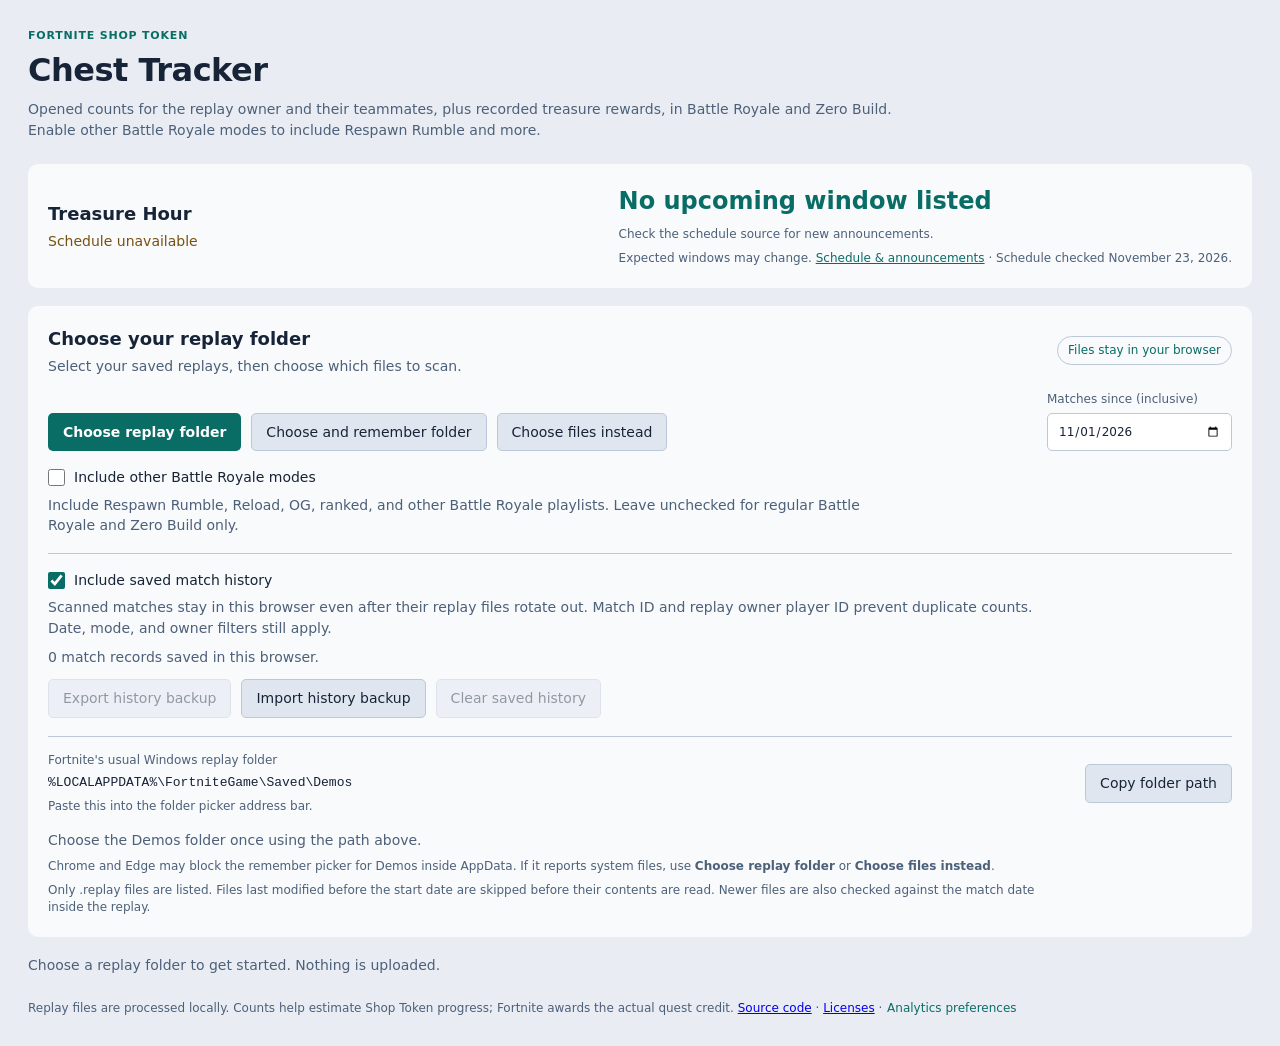
==== commit 78aa01f1: "Add opt-in isolated Google Analytics usage tracking" ====
--- a/src/FortniteChestTracker.Web/wwwroot/index.html
+++ b/src/FortniteChestTracker.Web/wwwroot/index.html
@@ -9,6 +9,7 @@
   <link rel="icon" href="data:image/svg+xml,%3Csvg xmlns='http://www.w3.org/2000/svg' viewBox='0 0 40 40'%3E%3Crect width='40' height='40' rx='8' fill='%236988ff'/%3E%3Cpath d='M9 17h22v14H9zm2-7h18l2 5H9z' fill='%23fff'/%3E%3Cpath d='M18 17h4v7h-4z' fill='%236988ff'/%3E%3C/svg%3E">
   <link rel="stylesheet" href="./app.css">
   <script type="module" src="./app.js"></script>
+  <script type="module" src="./usage-analytics.js"></script>
 </head>
 <body>
   <main class="app-shell">
@@ -97,12 +98,27 @@
       <p class="coverage-note"><strong>Opened</strong> includes normal openings and destroyed unopened chests attributed to players in the replay. A chest that resets and is opened or destroyed again counts again; repeated updates within the same opening count once. Counts are the minimum confirmed by the recording. <strong>+</strong> means more chests may be missing, especially from distant teammates. <strong>Unknown</strong> means unavailable data; totals exclude it.</p>
       <p class="coverage-note">Reward counts include recorded observations in each replay. Nearby players outside your squad appear as <strong>Other player</strong> in Rewards when their reward is recorded. <strong>None recorded</strong> does not mean no reward was received. Treasure receipts without a prize ID appear as <strong>Treasure (unknown type)</strong>; they may include Gizmos or shared teammate rewards.</p>
       <section class="panel analytics-panel" aria-labelledby="analytics-heading">
-        <div class="section-heading"><div><h2 id="analytics-heading">Chest activity &amp; pace</h2><p class="muted">Explore your saved matches to see when looting slows down.</p></div><label class="analytics-field">Count for<select id="analytics-scope"><option value="owner">Replay owner</option><option value="teammates">Teammates</option><option value="squad">Whole squad</option></select></label></div>
+        <div class="section-heading"><div><h2 id="analytics-heading">Chest activity &amp; pace</h2><p class="muted">Explore your saved matches to see when looting slows down.</p></div><div class="analytics-controls"><label class="analytics-field">Count for<select id="analytics-scope"><option value="owner">Replay owner</option><option value="teammates">Teammates</option><option value="squad">Whole squad</option></select></label><label class="analytics-field">Reported region<select id="analytics-region"><option value="">All reported regions</option></select></label></div></div>
         <div class="activity-cards">
           <article><h3>Today · Opened</h3><p class="summary-value" id="daily-total">0</p><p class="muted" id="daily-rate"></p></article>
           <article><h3>This week · Opened</h3><p class="summary-value" id="weekly-total">0</p><p class="muted" id="weekly-rate"></p></article>
           <article><h3>Selected period · Opened</h3><p class="summary-value" id="period-total">0</p><p class="muted" id="period-label"></p></article>
         </div>
+        <section class="farming-insights" aria-labelledby="insights-heading">
+          <h2 id="insights-heading">Farming insights</h2><p class="hint" id="insights-summary"></p>
+          <div class="insight-cards">
+            <article><h3>Region to try</h3><p class="insight-badge" id="insight-region-badge">More data needed</p><p class="insight-title" id="insight-region-title"></p><p id="insight-region-note"></p><p class="hint" id="insight-region-missing"></p></article>
+            <article><h3>When to restart</h3><p class="insight-badge" id="insight-stop-badge">More data needed</p><p class="insight-title" id="insight-stop-title"></p><p id="insight-stop-note"></p></article>
+            <article><h3>Time slot to try</h3><p class="insight-badge" id="insight-time-badge">More data needed</p><p class="insight-title" id="insight-time-title"></p><p id="insight-time-note"></p></article>
+            <article><h3>Teammate chests by region</h3><p class="insight-badge" id="insight-team-chests-badge">More data needed</p><p class="insight-title" id="insight-team-chests-title"></p><p id="insight-team-chests-note"></p></article>
+            <article><h3>Fewer departures while squad survives</h3><p class="insight-badge" id="insight-team-stability-badge">More data needed</p><p class="insight-title" id="insight-team-stability-title"></p><p id="insight-team-stability-note"></p></article>
+          </div>
+          <p class="hint" id="insights-method"></p>
+          <div class="analytics-controls"><label class="analytics-field">Count departures during first (%) of squad survival<input type="number" id="insights-survival-percent" value="100" min="1" max="100" step="1"></label></div>
+          <p class="hint" id="insights-team-method"></p>
+          <details class="analytics-data"><summary>Compare teammate contribution and disconnects</summary><div class="table-scroll" tabindex="0"><table><thead><tr><th>Reported region</th><th class="number">Teammate chests/match</th><th class="number">Teammate chests/hour (estimated)</th><th class="number">Matches with chest counts</th><th class="number">Departures during survival: matches (%)</th><th class="number">Tracked matches</th><th class="number">Unavailable survival/tracking</th></tr></thead><tbody id="insights-team-table"></tbody></table></div></details>
+          <details class="analytics-data"><summary>Compare local times of day</summary><p class="hint">Entire recordings are grouped by the local time the match started. Empty time slots have no observations. Region and date filters apply; the same player and game mode are compared.</p><div class="table-scroll" tabindex="0"><table><thead><tr><th>Local match start</th><th class="number">Estimated chests/hour</th><th class="number">Chests opened</th><th class="number">Matches used</th><th class="number">Different days</th><th>Sample size</th></tr></thead><tbody id="insights-time-table"></tbody></table></div><p class="hint" id="insights-time-empty">No comparable matches with known chest counts and recording length.</p></details>
+        </section>
         <div class="analytics-controls">
           <label class="analytics-field">Calendar view<select id="calendar-group"><option value="day">Daily</option><option value="week">Weekly</option></select></label>
           <label class="analytics-field">Graph measure<select id="calendar-metric"><option value="count">Opened total</option><option value="rate">Opened per recorded minute</option></select></label>
@@ -110,24 +126,32 @@
         </div>
         <p class="hint" id="calendar-summary"></p>
         <div class="chart-scroll" id="calendar-chart" tabindex="0" aria-label="Daily or weekly chest activity graph"></div>
-        <details class="analytics-data"><summary>View daily/weekly data</summary><div class="table-scroll" tabindex="0"><table><thead><tr><th>Local period start</th><th class="number">Opened</th><th class="number">Opened/min</th><th class="number">Matches</th><th class="number">Recorded minutes</th><th>Rate coverage</th></tr></thead><tbody id="calendar-table"></tbody></table></div></details>
-        <div class="pace-heading"><h2>Openings throughout a match</h2><p class="hint">Replay minute 0 is the start of the recording, including any lobby/drop time. Bars show the selected match; the line shows the pooled rate for the same owner and playlist in the chosen period.</p></div>
+        <details class="analytics-data"><summary>View daily/weekly data</summary><div class="table-scroll" tabindex="0"><table><thead><tr><th>First day of period</th><th class="number">Chests opened</th><th class="number">Chests per minute</th><th class="number">Matches</th><th class="number">Minutes recorded</th><th>Matches used for rate</th></tr></thead><tbody id="calendar-table"></tbody></table></div></details>
+        <div class="pace-heading"><h2>Chest openings over time</h2><p class="hint">Choose whose chests to count, then view one match or the average across matches.</p></div>
+        <div class="analytics-controls">
+          <label class="analytics-field">Whose chests?<select id="pace-scope"><option value="owner">Replay owner only</option><option value="teammates">Teammates only</option><option value="squad">Owner + teammates (squad)</option></select></label>
+          <label class="analytics-field">Graph view<select id="pace-view"><option value="match">This match + average line</option><option value="average">Average only</option></select></label>
+          <label class="analytics-field">Average these matches<select id="pace-average-group"><option value="same">Same player and game mode</option><option value="all">All matches in selected filters</option></select></label>
+        </div>
         <div class="analytics-controls">
           <label class="analytics-field pace-match-field">Match<select id="pace-match" aria-label="Match for pace analysis"></select></label>
           <label class="analytics-field">Time window<select id="pace-window"><option value="1">1 minute</option><option value="2" selected>2 minutes</option><option value="5">5 minutes</option></select></label>
           <label class="analytics-field">Queue/loading estimate (minutes)<input id="pace-downtime" type="number" min="0" max="60" step="0.5" value="3"></label>
         </div>
-        <p class="hint" id="pace-summary"></p><p class="hint timing-note" id="pace-missing" hidden></p>
-        <div class="chart-legend"><span><i class="legend-bar"></i>Selected match</span><span><i class="legend-line"></i>Same owner &amp; playlist</span></div>
+        <p class="pace-scope-summary" id="pace-scope-summary"></p><p class="hint" id="pace-intro"></p><p class="hint" id="pace-summary"></p><p class="hint timing-note" id="pace-missing" hidden></p>
+        <div class="chart-legend"><span><i class="legend-bar"></i><span id="pace-bars-label">This match</span></span><span id="pace-average-legend"><i class="legend-line"></i><span id="pace-average-label">Average for same player and game mode</span></span></div>
         <div class="chart-scroll" id="pace-chart" tabindex="0" aria-label="Chest openings per replay minute graph"></div>
         <p class="pace-estimate" id="pace-estimate"></p>
-        <p class="hint">The cutoff estimate compares recorded openings before each window boundary against elapsed recording time plus your downtime estimate. It cannot predict the next match. Later windows include only surviving recordings, and recorded time may extend past active play. Distant openings can be missing.</p>
-        <details class="analytics-data"><summary>View match pace data</summary><div class="table-scroll" tabindex="0"><table><thead><tr><th>Replay window</th><th class="number">Selected opened</th><th class="number">Selected opened/min</th><th class="number">Observed minutes</th><th class="number">Comparison opened/min</th><th class="number">Contributing matches</th></tr></thead><tbody id="pace-table"></tbody></table></div></details>
+        <p class="hint">This estimate compares the chosen average's chest count before each minute with time spent playing plus your queue/loading estimate. It cannot predict the next match. Later minutes use fewer matches as recordings end, and replays may miss distant chests.</p>
+        <details class="analytics-data"><summary>View chest counts and rates</summary><div class="table-scroll" tabindex="0"><table><thead id="pace-table-head"></thead><tbody id="pace-table"></tbody></table></div></details>
+        <div class="pace-heading"><h2>Region comparison</h2><p class="hint" id="region-summary"></p><p class="hint">Rates compare the same player and game mode across regions. The replay's play-again matchmaking field reports a broad region; it does not confirm the exact server or subregion. Old history, unrecognized values, and conflicting reports appear as Unknown. Rescan available replays to add region data.</p></div>
+        <div class="chart-scroll" id="region-chart" tabindex="0" aria-label="Recorded chest rate by reported matchmaking region"></div>
+        <details class="analytics-data"><summary>View region data</summary><div class="table-scroll" tabindex="0"><table><thead><tr><th>Reported region</th><th class="number">Chests opened</th><th class="number">Chests per minute</th><th class="number">Matches</th><th class="number">Minutes recorded</th></tr></thead><tbody id="region-table"></tbody></table></div></details>
       </section>
       <section class="panel matches-panel" aria-labelledby="matches-heading">
         <div class="section-heading"><h2 id="matches-heading">Matches</h2><p class="muted" id="matches-hint">Select a match for its squad breakdown.</p></div>
         <div class="table-scroll matches-scroll" tabindex="0" aria-label="Eligible matches">
-          <table class="matches-table"><thead><tr><th>Match date</th><th>Mode</th><th>Replay owner</th><th class="number">Owner · Opened</th><th class="number">Teammates · Opened</th><th class="number">Squad · Opened</th><th class="number">Rewards recorded</th><th>Coverage</th><th>Replay file</th></tr></thead><tbody id="matches-body"></tbody></table>
+          <table class="matches-table"><thead><tr><th>Match date</th><th>Mode</th><th>Replay owner</th><th class="number">Owner · Opened</th><th class="number">Teammates · Opened</th><th class="number">Squad · Opened</th><th class="number">Rewards recorded</th><th>Coverage</th><th>Replay file</th><th>Reported region</th></tr></thead><tbody id="matches-body"></tbody></table>
         </div>
         <p class="empty-state" id="matches-empty" hidden>No eligible matches found. Check Skipped files for the reasons.</p>
       </section>
@@ -141,7 +165,8 @@
         <div role="tabpanel" id="squad-panel" aria-labelledby="squad-tab">
           <p class="detail-summary muted" id="selected-match-summary">Select a match to see its replay owner and teammates.</p>
           <p class="detail-summary muted" id="selected-match-reward-summary"></p>
-          <div class="table-scroll" tabindex="0" aria-label="Selected match squad"><table><thead><tr><th>Player</th><th>Role</th><th class="number">Opened</th><th class="number">Rewards recorded</th><th>Coverage</th><th>Player ID</th></tr></thead><tbody id="squad-body"></tbody></table></div>
+          <p class="detail-summary muted">Recorded disconnects may follow elimination or network loss; they do not establish a voluntary quit. Missing events do not prove a player stayed.</p>
+          <div class="table-scroll" tabindex="0" aria-label="Selected match squad"><table><thead><tr><th>Player</th><th>Role</th><th class="number">Opened</th><th class="number">Rewards recorded</th><th>Coverage</th><th>Player ID</th><th>Recorded disconnect</th></tr></thead><tbody id="squad-body"></tbody></table></div>
         </div>
         <div role="tabpanel" id="players-panel" aria-labelledby="players-tab" hidden>
           <p class="detail-summary muted">Totals for the replay owners and teammates in the included matches. Other players' recorded rewards appear in Rewards.</p>
@@ -161,7 +186,8 @@
         </div>
       </section>
     </section>
-    <footer class="page-footer">Replay files are processed locally. Counts help estimate Shop Token progress; Fortnite awards the actual quest credit. <a href="https://github.com/Loukious/FortniteChestTracker">Source code</a> · <a href="./licenses.html">Licenses</a></footer>
+    <section id="usage-privacy" class="usage-privacy" aria-label="Usage analytics preferences" hidden><h2>Optional usage analytics</h2><p>Allow Google Analytics to measure page visits and basic feature use? Google receives browser/device information and a random analytics ID. Replay files, player IDs, match IDs, chest counts, and report contents are excluded.</p><p class="hint" id="usage-status" role="status"></p><p class="hint">Your choice is saved for 90 days. <a href="https://policies.google.com/privacy" target="_blank" rel="noopener noreferrer">Google privacy policy</a></p><div class="folder-actions"><button type="button" id="usage-allow">Allow usage analytics</button><button type="button" id="usage-decline">Keep analytics off</button></div></section>
+    <footer class="page-footer">Replay files are processed locally. Counts help estimate Shop Token progress; Fortnite awards the actual quest credit. <a href="https://github.com/Loukious/FortniteChestTracker">Source code</a> · <a href="./licenses.html">Licenses</a> · <button type="button" class="text-button" id="usage-preferences">Analytics preferences</button></footer>
   </main>
 </body>
 </html>
--- a/src/FortniteChestTracker.Web/wwwroot/app.css
+++ b/src/FortniteChestTracker.Web/wwwroot/app.css
@@ -8,6 +8,9 @@
 .analytics-panel{min-width:0}.analytics-controls{display:flex;align-items:end;flex-wrap:wrap;gap:14px;margin:16px 0 10px}.analytics-field{display:flex;flex-direction:column;gap:5px;color:var(--muted);font-size:12px;min-width:0}.analytics-field select{min-width:150px;max-width:100%;width:100%}.analytics-field input{width:180px}.pace-match-field{flex:1;min-width:220px;max-width:680px}.activity-cards{display:grid;grid-template-columns:repeat(3,minmax(0,1fr));gap:14px;margin:16px 0}.activity-cards article{background:var(--input);border-radius:7px;padding:14px}.activity-cards .muted{font-size:12px;overflow-wrap:anywhere}.activity-cards .summary-value{font-size:28px}.pace-heading{margin-top:24px;padding-top:20px;border-top:1px solid var(--line)}.chart-scroll{max-width:100%;min-width:0;overflow-x:auto;overscroll-behavior-x:contain;margin-top:14px;border-radius:5px;background:var(--input);scrollbar-color:var(--line) var(--input)}.chart-scroll svg{display:block;width:100%;height:auto;max-height:340px;overflow:visible}.chart-scroll svg text{fill:var(--muted);font-size:12px;font-family:inherit}.chart-grid{stroke:var(--line);stroke-width:1}.chart-bar{fill:var(--accent);opacity:.75}.chart-picked{opacity:1;stroke:var(--text);stroke-width:2}.chart-scroll g:focus{outline:none}.chart-scroll g:focus .chart-bar,.chart-scroll g:hover .chart-bar{opacity:1;stroke:var(--text);stroke-width:2}.chart-line{stroke:var(--warning);stroke-width:3;fill:none;stroke-linejoin:round}.chart-legend{display:flex;flex-wrap:wrap;gap:20px;font-size:12px;color:var(--muted);margin-top:12px}.chart-legend span{display:flex;align-items:center;gap:7px}.legend-bar{width:12px;height:12px;background:var(--accent)}.legend-line{width:22px;height:3px;background:var(--warning)}.analytics-data{margin-top:13px}.analytics-data summary{cursor:pointer;color:var(--muted);padding:8px 0}.analytics-data table{min-width:680px}.analytics-data .table-scroll{max-height:280px}.pace-estimate{margin-top:15px;padding:12px;border-left:3px solid var(--accent);background:var(--input);font-size:14px}.timing-note{color:var(--warning)}.chart-scroll:focus-visible,.analytics-data summary:focus-visible{outline:2px solid var(--accent);outline-offset:3px}
 @media(max-width:650px){.treasure-panel{flex-direction:column;align-items:start;gap:10px}.treasure-countdown{font-size:21px}.activity-cards{grid-template-columns:1fr;gap:8px}.activity-cards article{display:grid;grid-template-columns:1fr auto;align-items:center;column-gap:12px}.activity-cards .muted{grid-column:1/-1}.activity-cards .summary-value{font-size:25px;margin:0}.analytics-controls{gap:10px}.analytics-field{width:100%}.analytics-field select,.analytics-field input{width:100%;max-width:none;min-width:0}.pace-match-field{min-width:0}.analytics-panel .section-heading{align-items:start;flex-direction:column}.chart-scroll svg{max-height:none}}
 .history-controls{margin-top:18px;padding-top:16px;border-top:1px solid var(--line)}.history-toggle{display:flex;align-items:center;gap:9px;font-size:14px}.history-toggle input{flex:none}.history-controls .hint{font-size:14px;margin-bottom:9px}.history-controls .folder-actions{margin-top:12px}
+.farming-insights{padding:18px 0;margin-top:20px;border-top:1px solid var(--line);border-bottom:1px solid var(--line)}.insight-cards{display:grid;grid-template-columns:repeat(3,minmax(0,1fr));gap:14px;margin:14px 0}.insight-cards article{background:var(--input);border:1px solid var(--line);border-radius:7px;padding:14px;min-width:0}.insight-cards article h3{font-weight:600;color:var(--text);font-size:14px}.insight-cards article p{font-size:13px;overflow-wrap:anywhere}.insight-cards .insight-badge{display:inline-block;font-size:11px;padding:3px 7px;background:var(--control);border-radius:4px;color:var(--muted);margin:9px 0}.insight-cards .insight-title{font-size:19px;font-weight:600;color:var(--accent);margin:0 0 9px}.insight-cards .hint{color:var(--warning)}
+.usage-privacy{position:fixed;bottom:18px;right:18px;z-index:20;width:min(450px,calc(100vw - 36px));padding:18px;background:var(--panel);border:1px solid var(--line);border-radius:9px;box-shadow:0 8px 35px #0005}.usage-privacy p{font-size:13px;margin-top:10px}.usage-privacy .folder-actions{margin-top:14px}.usage-privacy a{color:var(--accent)}.page-footer #usage-preferences{padding:0;min-height:0;font-size:12px}
+@media(max-width:800px){.insight-cards{grid-template-columns:1fr}.insight-cards .insight-title{font-size:18px}}
 .mode-option{margin-top:16px}.mode-option label{display:flex;align-items:center;gap:9px;font-size:14px}.mode-option input{flex:none}.mode-option .hint{font-size:14px;max-width:850px}
 @media(forced-colors:active){:root{--bg:Canvas;--panel:Canvas;--input:Canvas;--control:ButtonFace;--line:CanvasText;--text:CanvasText;--muted:CanvasText;--accent:Highlight;--accent-text:HighlightText;--selected:ButtonFace;--hover:ButtonFace;--warning:CanvasText}.panel,.summary-card{border:1px solid CanvasText}.summary-card{border-radius:5px}button.primary{border-color:ButtonText}.matches-table tbody tr.selected{outline:2px solid Highlight;outline-offset:-2px}}
 .folder-location{display:flex;justify-content:space-between;align-items:center;gap:18px;border-top:1px solid var(--line);padding-top:15px;margin-top:18px}.folder-location>div{min-width:0}.path-label{font-size:12px;color:var(--muted)}.folder-location code{display:block;font-family:Consolas,"Cascadia Mono",monospace;font-size:13px;margin-top:5px;overflow-wrap:anywhere;user-select:all}.folder-location button{flex:none}.folder-location .hint{margin-top:5px}
